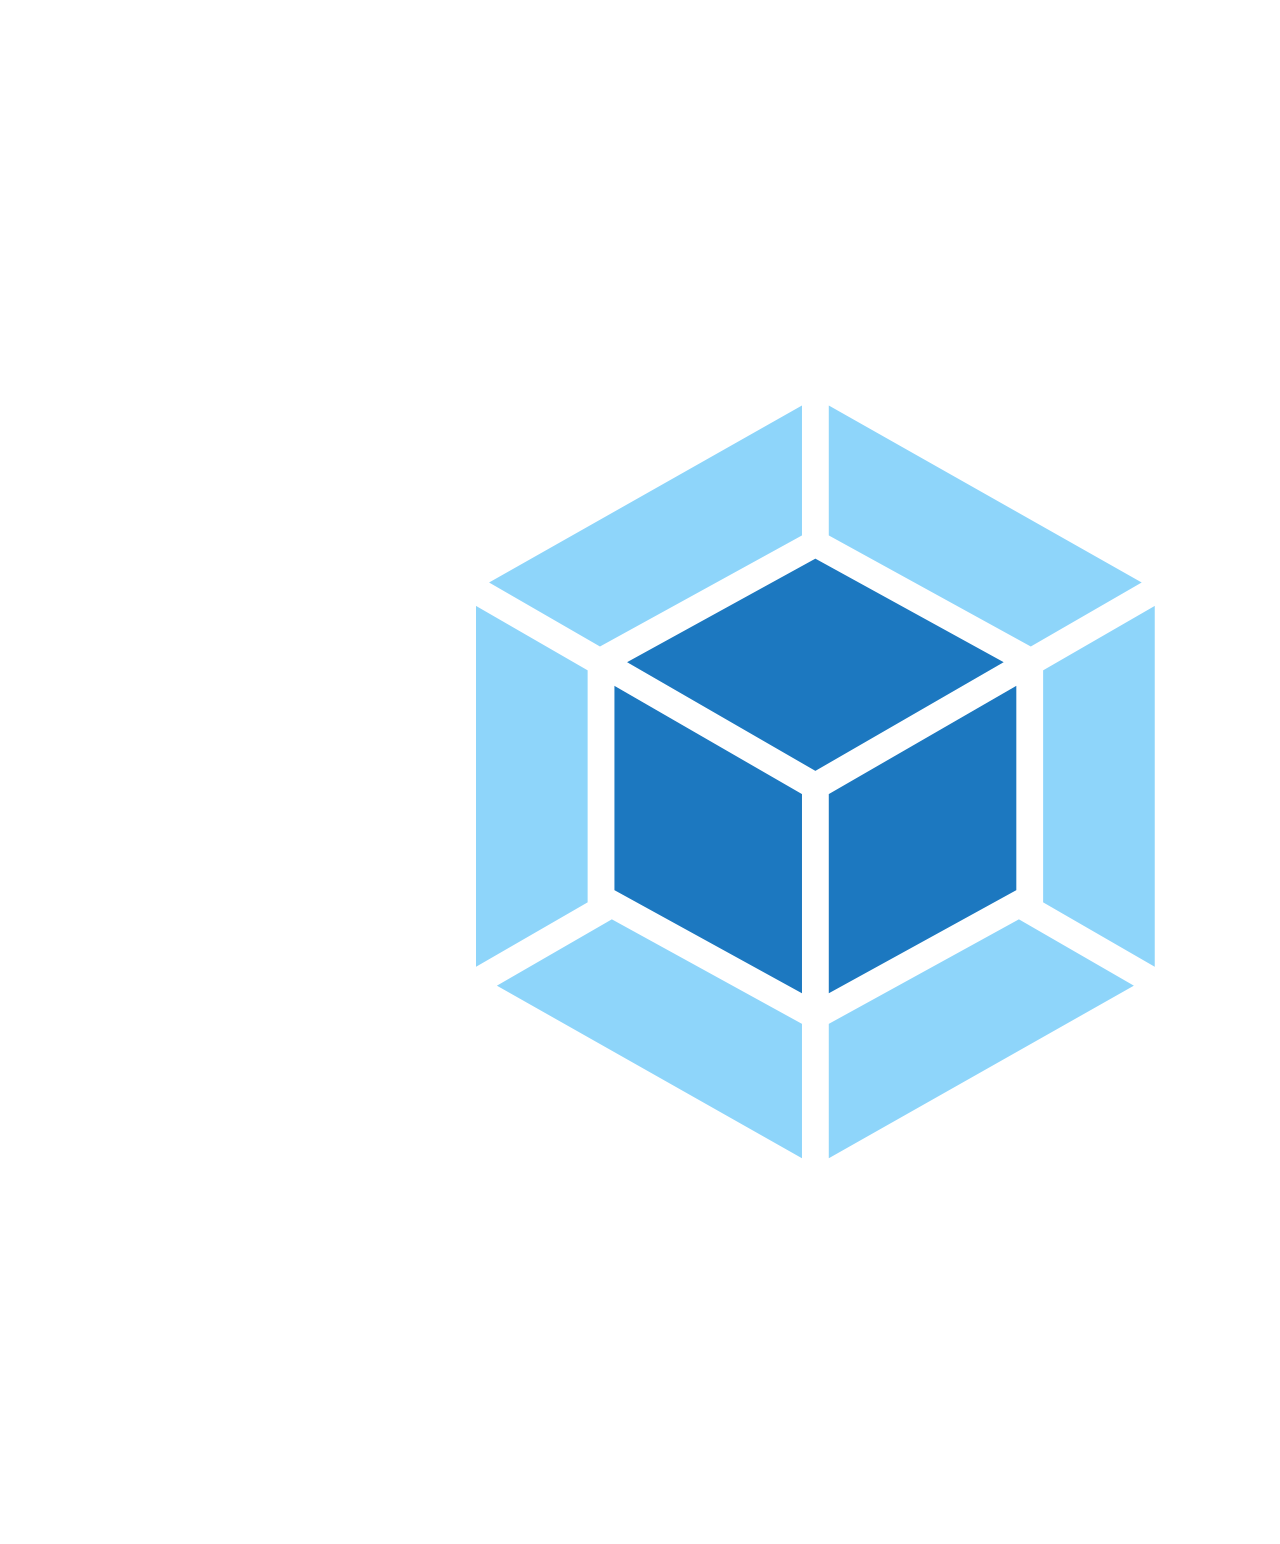
==== src/index.html @ 42b11376 "Version 1.0" ====
<!DOCTYPE html>
<html lang="en">
<head>
    <meta charset="UTF-8">
    <meta http-equiv="X-UA-Compatible" content="IE=edge">
    <meta name="viewport" content="width=device-width, initial-scale=1.0">
    <title>Ejercicio 1 Webpack</title>
</head>
<body>
    <img src="./assets/img/webpack-logo.png" alt="Logo">
</body>
</html>
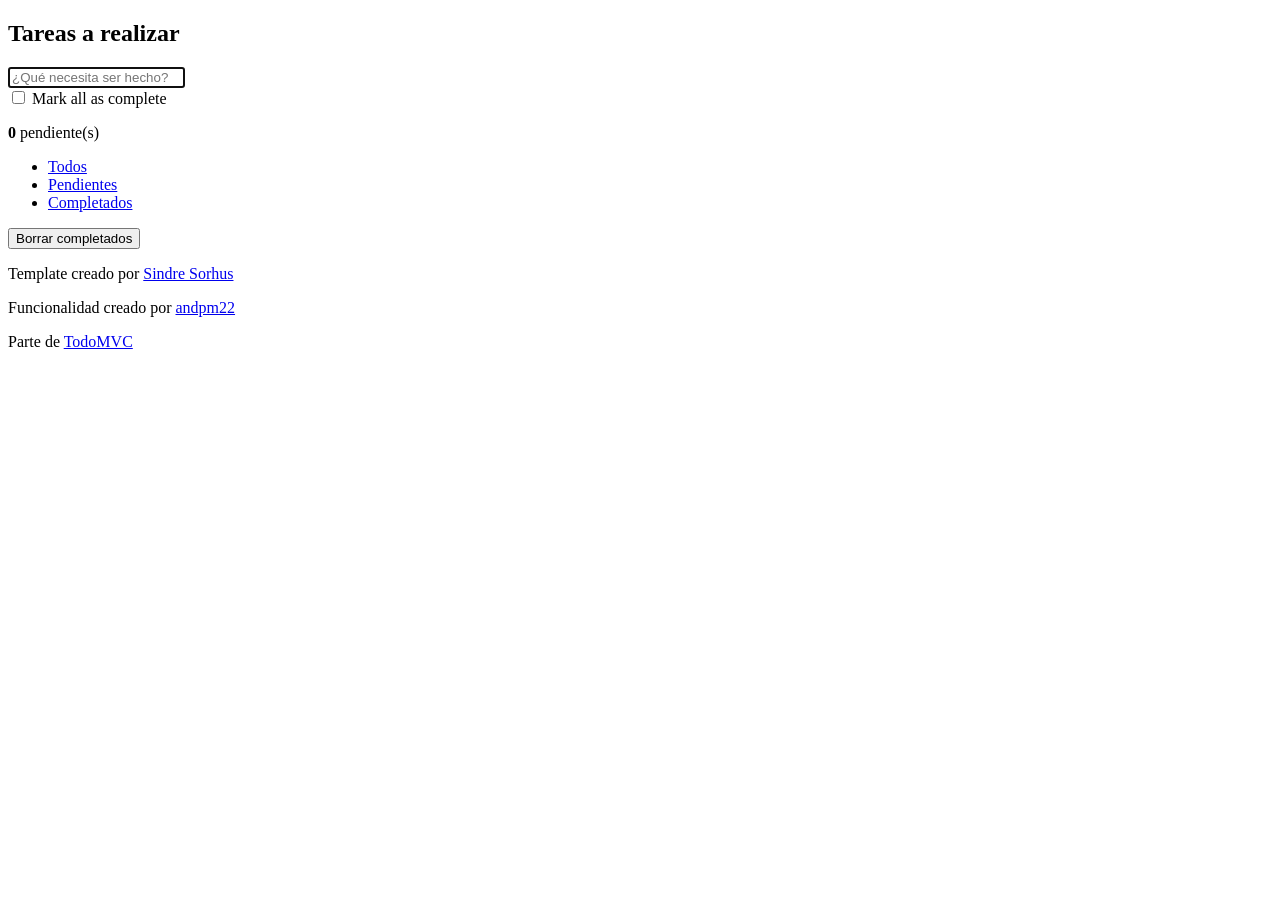
==== commit 103261f7: "Version 1.0 - Subiendo proyecto" ====
--- a/src/index.html
+++ b/src/index.html
@@ -1,12 +1,51 @@
-<!DOCTYPE html>
+<!doctype html>
 <html lang="en">
-<head>
-    <meta charset="UTF-8">
-    <meta http-equiv="X-UA-Compatible" content="IE=edge">
-    <meta name="viewport" content="width=device-width, initial-scale=1.0">
-    <title>Ejercicio 1 Webpack</title>
-</head>
-<body>
-    <img src="./assets/img/webpack-logo.png" alt="Logo">
-</body>
-</html>+	<head>
+		<meta charset="utf-8">
+		<meta name="viewport" content="width=device-width, initial-scale=1">
+		<title>Plantilla • Todo</title>
+	</head>
+	<body>
+		<section class="todoapp">
+			<header class="header">
+				<h1>Tareas a realizar</h1>
+				<input class="new-todo" placeholder="¿Qué necesita ser hecho?" autofocus>
+			</header>
+			<!-- This section should be hidden by default and shown when there are todos -->
+			<section class="main">
+				<input id="toggle-all" class="toggle-all" type="checkbox">
+				<label for="toggle-all">Mark all as complete</label>
+				<ul class="todo-list">
+				</ul>
+			</section>
+			<!-- This footer should hidden by default and shown when there are todos -->
+			<footer class="footer">
+				<!-- This should be `0 items left` by default -->
+				<span class="todo-count"><strong>0</strong> pendiente(s)</span>
+				<!-- Remove this if you don't implement routing -->
+				<ul class="filters">
+					<li>
+						<a class="filtro" href="#/">Todos</a>
+					</li>
+					<li>
+						<a class="filtro" href="#/active">Pendientes</a>
+					</li>
+					<li>
+						<a class="filtro" href="#/completed">Completados</a>
+					</li>
+				</ul>
+				<!-- Hidden if no completed items are left ↓ -->
+				<button class="clear-completed">Borrar completados</button>
+			</footer>
+		</section>
+		<footer class="info">
+
+			<p>Template creado por <a href="http://sindresorhus.com">Sindre Sorhus</a></p>
+			<!-- Change this out with your name and url ↓ -->
+			<p>Funcionalidad creado por <a href="github.com/andpm22">andpm22</a></p>
+			<p>Parte de <a href="http://todomvc.com">TodoMVC</a></p>
+		</footer>
+        
+        
+	</body>
+</html>
